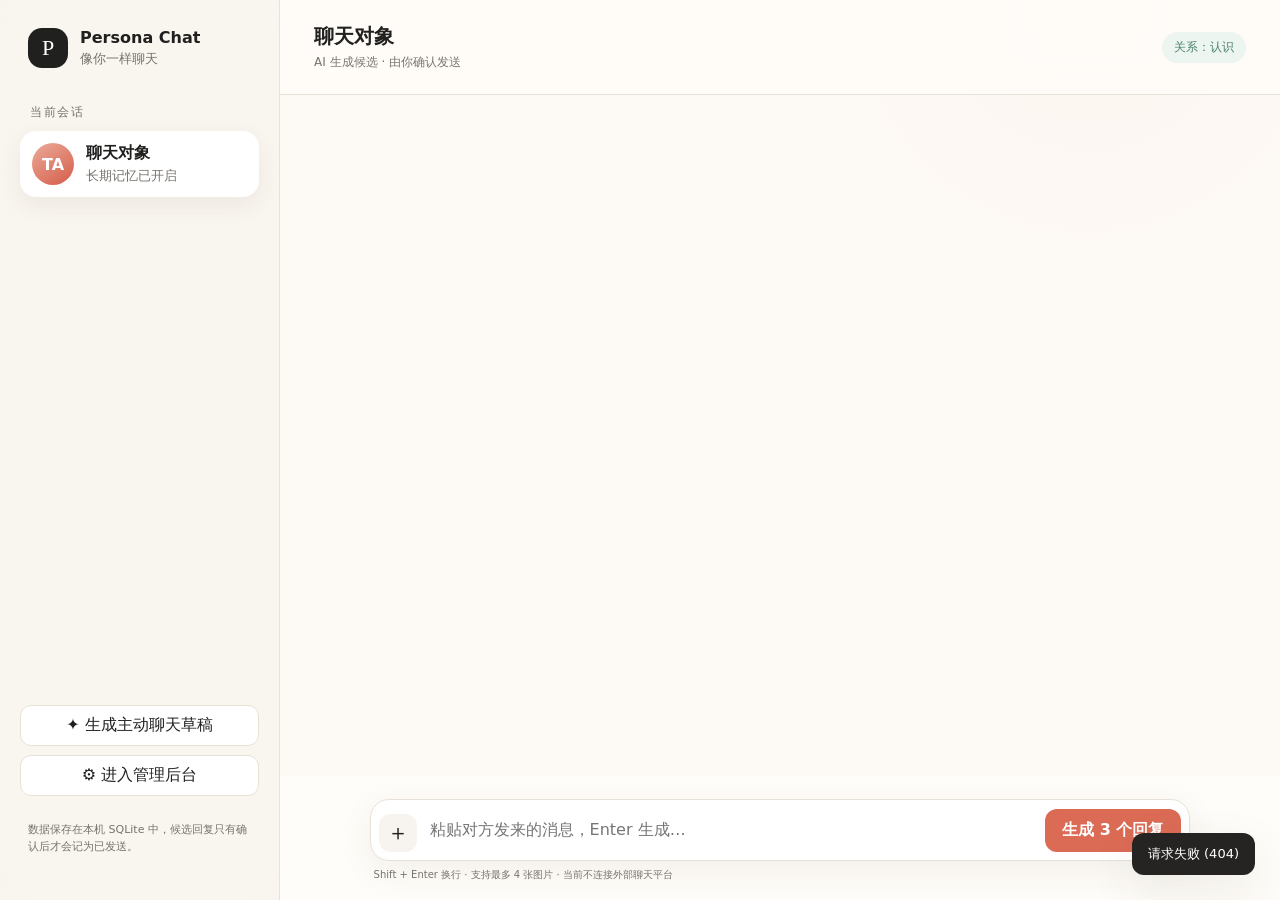
==== static/index.html @ cdef0326 "1.0.1 增加和修改了node，根据improvement" ====
<!doctype html>
<html lang="zh-CN">
<head>
  <meta charset="utf-8">
  <meta name="viewport" content="width=device-width,initial-scale=1">
  <title>Persona Chat</title>
  <link rel="stylesheet" href="/static/styles.css">
  <style>
    .candidate-mode{justify-self:start;background:#f5f1ec;color:#655f58;border-radius:99px;padding:3px 8px;font-size:10px;font-weight:700}
    .candidate-warning{margin:0;color:#a55a23;background:#fff0db;border-radius:8px;padding:7px 9px;font-size:11px;line-height:1.45}
  </style>
  <script defer src="/static/index.js"></script>
</head>
<body class="chat-page">
  <div class="app-shell">
    <aside class="sidebar">
      <div class="brand"><span class="brand-mark">P</span><div><strong>Persona Chat</strong><small>像你一样聊天</small></div></div>
      <div class="section-label">当前会话</div>
      <button class="contact active" id="contactButton"><span class="avatar">TA</span><span><b id="contactName">聊天对象</b><small>长期记忆已开启</small></span></button>
      <div class="sidebar-bottom">
        <button class="ghost full" id="proactiveButton">✦ 生成主动聊天草稿</button>
        <a class="ghost full center" href="/admin">⚙ 进入管理后台</a>
        <p class="privacy-note">数据保存在本机 SQLite 中，候选回复只有确认后才会记为已发送。</p>
      </div>
    </aside>

    <main class="conversation">
      <header class="topbar">
        <div><h1 id="chatTitle">聊天对象</h1><p>AI 生成候选 · 由你确认发送</p></div>
        <span class="status-pill" id="relationshipBadge">关系：认识</span>
      </header>
      <section class="messages" id="messages" aria-live="polite"></section>
      <section class="draft-zone hidden" id="draftZone">
        <div class="strategy"><span>聊天指导</span><p id="strategyText"></p></div>
        <div class="candidate-grid" id="candidateGrid"></div>
      </section>
      <section class="composer-wrap">
        <div class="image-preview" id="imagePreview"></div>
        <div class="composer">
          <label class="icon-button" title="添加图片">＋<input id="imageInput" type="file" accept="image/png,image/jpeg,image/webp,image/gif" multiple hidden></label>
          <textarea id="messageInput" rows="1" placeholder="粘贴对方发来的消息，Enter 生成…"></textarea>
          <button class="primary" id="generateButton">生成 3 个回复</button>
        </div>
        <p class="composer-hint">Shift + Enter 换行 · 支持最多 4 张图片 · 当前不连接外部聊天平台</p>
      </section>
    </main>
  </div>
  <div class="toast" id="toast"></div>
</body>
</html>
---- static/styles.css ----
:root{--bg:#f5f2ed;--panel:#fffdf9;--ink:#20201f;--muted:#77736d;--line:#e8e1d8;--accent:#db6b55;--accent-dark:#b94f3c;--soft:#f8e8e2;--green:#4c846c;--shadow:0 18px 50px rgba(70,50,35,.09);font-family:Inter,"Microsoft YaHei",system-ui,sans-serif;color:var(--ink)}*{box-sizing:border-box}body{margin:0;background:radial-gradient(circle at 85% 0,#f9ddd5 0,transparent 24%),var(--bg);min-height:100vh}button,input,textarea,select{font:inherit}.app-shell{display:grid;grid-template-columns:280px minmax(0,1fr);height:100vh;max-width:1500px;margin:auto;background:rgba(255,253,249,.78);box-shadow:var(--shadow)}.sidebar{display:flex;flex-direction:column;padding:28px 20px;border-right:1px solid var(--line);background:rgba(248,244,238,.86);backdrop-filter:blur(20px)}.brand{display:flex;align-items:center;gap:12px;margin:0 8px 36px}.brand-mark{display:grid;place-items:center;width:40px;height:40px;border-radius:14px;background:var(--ink);color:white;font-family:Georgia;font-size:22px}.brand div{display:flex;flex-direction:column}.brand small,.contact small{color:var(--muted);margin-top:3px}.section-label{margin:0 10px 10px;color:var(--muted);font-size:12px;text-transform:uppercase;letter-spacing:.13em}.contact{display:flex;gap:12px;align-items:center;border:0;border-radius:16px;padding:12px;width:100%;text-align:left;background:transparent;color:inherit}.contact.active{background:#fff;box-shadow:0 8px 24px rgba(70,50,35,.07)}.contact>span:last-child{display:flex;flex-direction:column}.avatar{display:grid;place-items:center;width:42px;height:42px;border-radius:50%;background:linear-gradient(145deg,#ecaa98,#d45d4a);color:#fff;font-weight:700}.sidebar-bottom{margin-top:auto;display:grid;gap:9px}.privacy-note{font-size:11px;line-height:1.6;color:var(--muted);padding:5px 8px}.conversation{min-width:0;display:grid;grid-template-rows:auto 1fr auto auto;height:100vh}.topbar{display:flex;justify-content:space-between;align-items:center;padding:23px 34px;border-bottom:1px solid var(--line);background:rgba(255,253,249,.8);backdrop-filter:blur(18px)}h1{font-size:20px;margin:0}.topbar p{margin:4px 0 0;color:var(--muted);font-size:12px}.status-pill,.tag{padding:7px 12px;border-radius:999px;background:#edf5f0;color:var(--green);font-size:12px}.messages{overflow:auto;padding:32px clamp(22px,7vw,110px);display:flex;flex-direction:column;gap:18px}.empty-state{margin:auto;text-align:center;color:var(--muted);max-width:360px}.empty-state strong{display:block;color:var(--ink);font:28px Georgia;margin-bottom:8px}.message{max-width:min(70%,680px);display:flex;flex-direction:column;gap:7px}.message.user{align-self:flex-start}.message.assistant{align-self:flex-end;align-items:flex-end}.bubble{padding:13px 16px;border-radius:18px;line-height:1.65;white-space:pre-wrap;word-break:break-word}.user .bubble{background:#fff;border-bottom-left-radius:5px;box-shadow:0 8px 28px rgba(70,50,35,.06)}.assistant .bubble{background:var(--ink);color:#fff;border-bottom-right-radius:5px}.message time{font-size:10px;color:var(--muted);padding:0 5px}.message-images{display:flex;gap:8px;flex-wrap:wrap}.message-images img{width:140px;height:110px;border-radius:14px;object-fit:cover}.draft-zone{padding:18px clamp(22px,7vw,110px);border-top:1px solid var(--line);background:#fffaf6;max-height:43vh;overflow:auto}.strategy{display:flex;gap:12px;align-items:flex-start;margin-bottom:12px}.strategy span{white-space:nowrap;background:var(--soft);color:var(--accent-dark);padding:5px 9px;border-radius:8px;font-size:11px;font-weight:700}.strategy p{margin:2px 0;color:#5e5751;font-size:13px;line-height:1.6}.candidate-grid{display:grid;grid-template-columns:repeat(3,1fr);gap:12px}.candidate-card{background:white;border:1px solid var(--line);border-radius:15px;padding:12px;display:grid;gap:10px}.candidate-card textarea{border:0;resize:vertical;min-height:76px;outline:0;line-height:1.55;color:var(--ink)}.candidate-actions{display:flex;gap:7px}.candidate-actions button{flex:1}.composer-wrap{padding:15px clamp(22px,7vw,110px) 18px;background:var(--panel)}.composer{display:flex;align-items:flex-end;gap:9px;background:#fff;border:1px solid var(--line);border-radius:19px;padding:8px;box-shadow:0 10px 35px rgba(70,50,35,.07)}.composer:focus-within{border-color:#df9a89;box-shadow:0 0 0 3px #f8e5df}.composer textarea{flex:1;border:0;outline:0;resize:none;max-height:130px;padding:10px 4px;background:transparent;line-height:1.5}.primary,.small-primary{border:0;border-radius:12px;background:var(--accent);color:white;padding:11px 17px;font-weight:700;cursor:pointer}.primary:hover,.small-primary:hover{background:var(--accent-dark)}button:disabled{opacity:.55;cursor:wait}.ghost,.secondary,.danger{border:1px solid var(--line);border-radius:11px;background:#fff;color:var(--ink);padding:9px 12px;text-decoration:none;cursor:pointer}.ghost:hover,.secondary:hover{background:#f7f1ec}.danger{color:#aa4435;border-color:#efd3cd}.full{width:100%}.center{text-align:center}.icon-button{display:grid;place-items:center;width:38px;height:38px;border-radius:12px;background:#f7f3ef;font-size:22px;cursor:pointer}.composer-hint{margin:7px 4px 0;font-size:10px;color:var(--muted)}.image-preview{display:flex;gap:8px;margin-bottom:8px}.preview-item{position:relative}.preview-item img{width:68px;height:58px;object-fit:cover;border-radius:10px}.preview-item button{position:absolute;right:-5px;top:-5px;border:0;width:20px;height:20px;border-radius:50%;background:#222;color:#fff;cursor:pointer}.toast{position:fixed;right:25px;bottom:25px;background:#252422;color:#fff;padding:12px 16px;border-radius:12px;box-shadow:var(--shadow);opacity:0;transform:translateY(12px);pointer-events:none;transition:.2s;max-width:460px;font-size:13px}.toast.show{opacity:1;transform:none}.hidden{display:none!important}
/* Admin */.admin-page{background:var(--bg)}.admin-shell{max-width:1280px;margin:0 auto;padding:28px}.admin-header{display:flex;justify-content:space-between;align-items:center;margin-bottom:24px}.admin-title h1{font:34px Georgia;margin-bottom:5px}.admin-title p{color:var(--muted);margin:0}.admin-layout{display:grid;grid-template-columns:220px 1fr;gap:22px}.admin-nav{background:var(--panel);border:1px solid var(--line);border-radius:20px;padding:10px;height:max-content;position:sticky;top:20px}.tab-button{width:100%;text-align:left;padding:11px 13px;border:0;background:transparent;border-radius:11px;cursor:pointer;color:#5d5954}.tab-button.active{background:var(--ink);color:white}.admin-content{min-width:0}.tab-panel{display:none}.tab-panel.active{display:block}.panel-card{background:var(--panel);border:1px solid var(--line);border-radius:20px;padding:22px;margin-bottom:16px;box-shadow:0 10px 35px rgba(70,50,35,.04)}.panel-card h2{margin:0 0 5px;font:24px Georgia}.panel-card>p{color:var(--muted);margin:0 0 20px;font-size:13px}.form-grid{display:grid;grid-template-columns:1fr 1fr;gap:15px}.field{display:grid;gap:6px}.field.full-row{grid-column:1/-1}.field label{font-size:12px;color:#645f59;font-weight:700}.field input,.field textarea,.field select,.inline-input{width:100%;border:1px solid var(--line);border-radius:11px;padding:10px 12px;background:white;outline:none}.field textarea{min-height:100px;resize:vertical}.field input:focus,.field textarea:focus,.field select:focus{border-color:#dc927f}.form-actions{display:flex;justify-content:flex-end;gap:8px;margin-top:17px}.list{display:grid;gap:9px}.list-item{display:grid;grid-template-columns:1fr auto;gap:12px;align-items:center;border:1px solid var(--line);background:white;border-radius:13px;padding:12px}.list-item h3{font-size:14px;margin:0 0 4px}.list-item p{font-size:12px;color:var(--muted);margin:0;line-height:1.5}.list-actions{display:flex;gap:6px}.badge-warn{color:#a55a23;background:#fff0db;padding:4px 8px;border-radius:99px;font-size:10px}.badge-sensitive{color:#983f58;background:#fbe8ee;padding:4px 8px;border-radius:99px;font-size:10px}.split{display:grid;grid-template-columns:1fr 1fr;gap:16px}.code-note{font-family:Consolas,monospace;background:#f5f1ec;border-radius:10px;padding:12px;font-size:12px;color:#655f58;line-height:1.6}.loading:after{content:"";display:inline-block;width:12px;height:12px;margin-left:7px;border:2px solid currentColor;border-right-color:transparent;border-radius:50%;animation:spin .7s linear infinite}@keyframes spin{to{transform:rotate(360deg)}}@media(max-width:850px){.app-shell{grid-template-columns:1fr}.sidebar{display:none}.candidate-grid,.form-grid,.split{grid-template-columns:1fr}.message{max-width:88%}.admin-layout{grid-template-columns:1fr}.admin-nav{position:static;display:flex;overflow:auto}.tab-button{white-space:nowrap;width:auto}.admin-shell{padding:16px}.topbar,.messages,.draft-zone,.composer-wrap{padding-left:17px;padding-right:17px}}
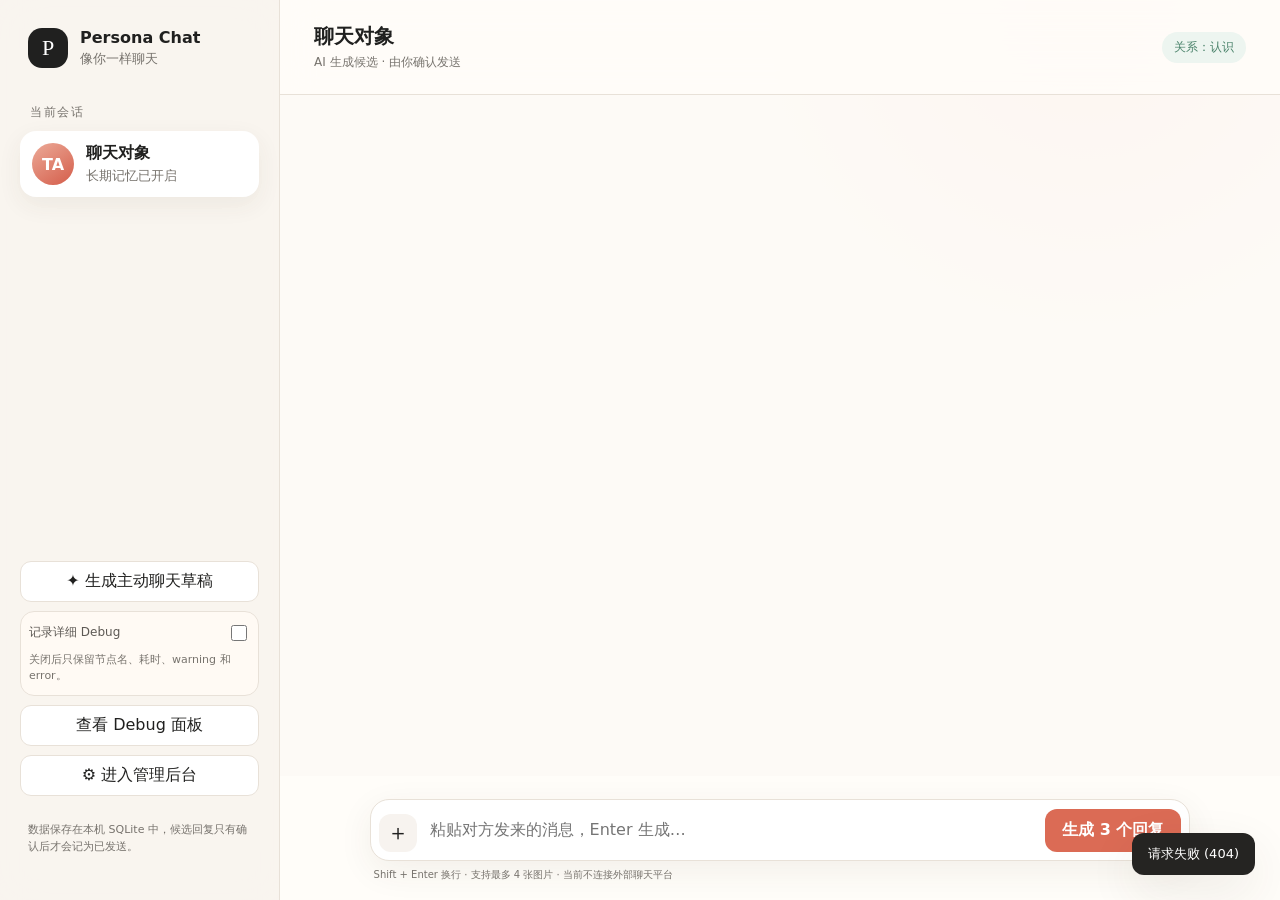
==== commit 77f46c56: "1.0.3 根据改进，改进了很多模块 7/31" ====
--- a/static/index.html
+++ b/static/index.html
@@ -4,12 +4,18 @@
   <meta charset="utf-8">
   <meta name="viewport" content="width=device-width,initial-scale=1">
   <title>Persona Chat</title>
-  <link rel="stylesheet" href="/static/styles.css">
+  <link rel="stylesheet" href="/static/styles.css?v=20260731a">
   <style>
     .candidate-mode{justify-self:start;background:#f5f1ec;color:#655f58;border-radius:99px;padding:3px 8px;font-size:10px;font-weight:700}
     .candidate-warning{margin:0;color:#a55a23;background:#fff0db;border-radius:8px;padding:7px 9px;font-size:11px;line-height:1.45}
+    .debug-tools{display:grid;gap:8px;padding:10px 8px;border:1px solid #e8e1d8;border-radius:14px;background:#fffaf4}
+    .debug-toggle{display:flex;align-items:center;justify-content:space-between;gap:10px;font-size:12px;color:#5d5954}
+    .debug-toggle input{width:16px;height:16px}
+    .debug-link{display:inline-flex;align-items:center;justify-content:center;padding:9px 12px;border-radius:10px;background:#fff0db;color:#a55a23;text-decoration:none;font-size:12px;font-weight:700}
+    .debug-link.hidden{display:none}
+    .debug-note{margin:0;font-size:11px;line-height:1.5;color:#77736d}
   </style>
-  <script defer src="/static/index.js"></script>
+  <script defer src="/static/index.js?v=20260731b"></script>
 </head>
 <body class="chat-page">
   <div class="app-shell">
@@ -19,6 +25,12 @@
       <button class="contact active" id="contactButton"><span class="avatar">TA</span><span><b id="contactName">聊天对象</b><small>长期记忆已开启</small></span></button>
       <div class="sidebar-bottom">
         <button class="ghost full" id="proactiveButton">✦ 生成主动聊天草稿</button>
+        <div class="debug-tools">
+          <label class="debug-toggle"><span>记录详细 Debug</span><input id="debugEnabledToggle" type="checkbox"></label>
+          <a class="debug-link hidden" id="latestDebugLink" href="/debug">查看刚刚这次 Debug</a>
+          <p class="debug-note">关闭后只保留节点名、耗时、warning 和 error。</p>
+        </div>
+        <a class="ghost full center" href="/debug">查看 Debug 面板</a>
         <a class="ghost full center" href="/admin">⚙ 进入管理后台</a>
         <p class="privacy-note">数据保存在本机 SQLite 中，候选回复只有确认后才会记为已发送。</p>
       </div>
--- a/static/styles.css
+++ b/static/styles.css
@@ -1,2 +1,3 @@
+.split.split-stacked{display:grid;gap:18px}.persona-section{border:1px solid var(--line);border-radius:16px;padding:18px;background:#fff}.section-heading{margin-bottom:12px}.section-heading h3{margin:0 0 4px;font-size:18px}.section-heading p{margin:0;color:var(--muted);font-size:12px}.metric-grid{display:grid;grid-template-columns:repeat(auto-fit,minmax(220px,1fr));gap:12px;margin-top:18px}.metric-card{border:1px solid var(--line);border-radius:14px;padding:14px;background:#fff}.metric-head{display:flex;justify-content:space-between;align-items:center;margin-bottom:8px;font-size:13px}.metric-head strong{font-size:20px}.metric-track{height:10px;border-radius:999px;background:#f1ebe4;overflow:hidden}.metric-track span{display:block;height:100%;border-radius:999px;background:linear-gradient(90deg,#db6b55,#e9a08f)}.proposal-item{align-items:flex-start}.badge-status{display:inline-block;margin-left:8px;padding:3px 8px;border-radius:999px;background:#f3ece6;color:#6a625b;font-size:11px;font-weight:700}.code-note{white-space:pre-wrap}@media (max-width:960px){.metric-grid{grid-template-columns:1fr}.split.split-stacked{grid-template-columns:1fr}}
 :root{--bg:#f5f2ed;--panel:#fffdf9;--ink:#20201f;--muted:#77736d;--line:#e8e1d8;--accent:#db6b55;--accent-dark:#b94f3c;--soft:#f8e8e2;--green:#4c846c;--shadow:0 18px 50px rgba(70,50,35,.09);font-family:Inter,"Microsoft YaHei",system-ui,sans-serif;color:var(--ink)}*{box-sizing:border-box}body{margin:0;background:radial-gradient(circle at 85% 0,#f9ddd5 0,transparent 24%),var(--bg);min-height:100vh}button,input,textarea,select{font:inherit}.app-shell{display:grid;grid-template-columns:280px minmax(0,1fr);height:100vh;max-width:1500px;margin:auto;background:rgba(255,253,249,.78);box-shadow:var(--shadow)}.sidebar{display:flex;flex-direction:column;padding:28px 20px;border-right:1px solid var(--line);background:rgba(248,244,238,.86);backdrop-filter:blur(20px)}.brand{display:flex;align-items:center;gap:12px;margin:0 8px 36px}.brand-mark{display:grid;place-items:center;width:40px;height:40px;border-radius:14px;background:var(--ink);color:white;font-family:Georgia;font-size:22px}.brand div{display:flex;flex-direction:column}.brand small,.contact small{color:var(--muted);margin-top:3px}.section-label{margin:0 10px 10px;color:var(--muted);font-size:12px;text-transform:uppercase;letter-spacing:.13em}.contact{display:flex;gap:12px;align-items:center;border:0;border-radius:16px;padding:12px;width:100%;text-align:left;background:transparent;color:inherit}.contact.active{background:#fff;box-shadow:0 8px 24px rgba(70,50,35,.07)}.contact>span:last-child{display:flex;flex-direction:column}.avatar{display:grid;place-items:center;width:42px;height:42px;border-radius:50%;background:linear-gradient(145deg,#ecaa98,#d45d4a);color:#fff;font-weight:700}.sidebar-bottom{margin-top:auto;display:grid;gap:9px}.privacy-note{font-size:11px;line-height:1.6;color:var(--muted);padding:5px 8px}.conversation{min-width:0;display:grid;grid-template-rows:auto 1fr auto auto;height:100vh}.topbar{display:flex;justify-content:space-between;align-items:center;padding:23px 34px;border-bottom:1px solid var(--line);background:rgba(255,253,249,.8);backdrop-filter:blur(18px)}h1{font-size:20px;margin:0}.topbar p{margin:4px 0 0;color:var(--muted);font-size:12px}.status-pill,.tag{padding:7px 12px;border-radius:999px;background:#edf5f0;color:var(--green);font-size:12px}.messages{overflow:auto;padding:32px clamp(22px,7vw,110px);display:flex;flex-direction:column;gap:18px}.empty-state{margin:auto;text-align:center;color:var(--muted);max-width:360px}.empty-state strong{display:block;color:var(--ink);font:28px Georgia;margin-bottom:8px}.message{max-width:min(70%,680px);display:flex;flex-direction:column;gap:7px}.message.user{align-self:flex-start}.message.assistant{align-self:flex-end;align-items:flex-end}.bubble{padding:13px 16px;border-radius:18px;line-height:1.65;white-space:pre-wrap;word-break:break-word}.user .bubble{background:#fff;border-bottom-left-radius:5px;box-shadow:0 8px 28px rgba(70,50,35,.06)}.assistant .bubble{background:var(--ink);color:#fff;border-bottom-right-radius:5px}.message time{font-size:10px;color:var(--muted);padding:0 5px}.message-images{display:flex;gap:8px;flex-wrap:wrap}.message-images img{width:140px;height:110px;border-radius:14px;object-fit:cover}.draft-zone{padding:18px clamp(22px,7vw,110px);border-top:1px solid var(--line);background:#fffaf6;max-height:43vh;overflow:auto}.strategy{display:flex;gap:12px;align-items:flex-start;margin-bottom:12px}.strategy span{white-space:nowrap;background:var(--soft);color:var(--accent-dark);padding:5px 9px;border-radius:8px;font-size:11px;font-weight:700}.strategy p{margin:2px 0;color:#5e5751;font-size:13px;line-height:1.6}.candidate-grid{display:grid;grid-template-columns:repeat(3,1fr);gap:12px}.candidate-card{background:white;border:1px solid var(--line);border-radius:15px;padding:12px;display:grid;gap:10px}.candidate-card textarea{border:0;resize:vertical;min-height:76px;outline:0;line-height:1.55;color:var(--ink)}.candidate-actions{display:flex;gap:7px}.candidate-actions button{flex:1}.composer-wrap{padding:15px clamp(22px,7vw,110px) 18px;background:var(--panel)}.composer{display:flex;align-items:flex-end;gap:9px;background:#fff;border:1px solid var(--line);border-radius:19px;padding:8px;box-shadow:0 10px 35px rgba(70,50,35,.07)}.composer:focus-within{border-color:#df9a89;box-shadow:0 0 0 3px #f8e5df}.composer textarea{flex:1;border:0;outline:0;resize:none;max-height:130px;padding:10px 4px;background:transparent;line-height:1.5}.primary,.small-primary{border:0;border-radius:12px;background:var(--accent);color:white;padding:11px 17px;font-weight:700;cursor:pointer}.primary:hover,.small-primary:hover{background:var(--accent-dark)}button:disabled{opacity:.55;cursor:wait}.ghost,.secondary,.danger{border:1px solid var(--line);border-radius:11px;background:#fff;color:var(--ink);padding:9px 12px;text-decoration:none;cursor:pointer}.ghost:hover,.secondary:hover{background:#f7f1ec}.danger{color:#aa4435;border-color:#efd3cd}.full{width:100%}.center{text-align:center}.icon-button{display:grid;place-items:center;width:38px;height:38px;border-radius:12px;background:#f7f3ef;font-size:22px;cursor:pointer}.composer-hint{margin:7px 4px 0;font-size:10px;color:var(--muted)}.image-preview{display:flex;gap:8px;margin-bottom:8px}.preview-item{position:relative}.preview-item img{width:68px;height:58px;object-fit:cover;border-radius:10px}.preview-item button{position:absolute;right:-5px;top:-5px;border:0;width:20px;height:20px;border-radius:50%;background:#222;color:#fff;cursor:pointer}.toast{position:fixed;right:25px;bottom:25px;background:#252422;color:#fff;padding:12px 16px;border-radius:12px;box-shadow:var(--shadow);opacity:0;transform:translateY(12px);pointer-events:none;transition:.2s;max-width:460px;font-size:13px}.toast.show{opacity:1;transform:none}.hidden{display:none!important}
 /* Admin */.admin-page{background:var(--bg)}.admin-shell{max-width:1280px;margin:0 auto;padding:28px}.admin-header{display:flex;justify-content:space-between;align-items:center;margin-bottom:24px}.admin-title h1{font:34px Georgia;margin-bottom:5px}.admin-title p{color:var(--muted);margin:0}.admin-layout{display:grid;grid-template-columns:220px 1fr;gap:22px}.admin-nav{background:var(--panel);border:1px solid var(--line);border-radius:20px;padding:10px;height:max-content;position:sticky;top:20px}.tab-button{width:100%;text-align:left;padding:11px 13px;border:0;background:transparent;border-radius:11px;cursor:pointer;color:#5d5954}.tab-button.active{background:var(--ink);color:white}.admin-content{min-width:0}.tab-panel{display:none}.tab-panel.active{display:block}.panel-card{background:var(--panel);border:1px solid var(--line);border-radius:20px;padding:22px;margin-bottom:16px;box-shadow:0 10px 35px rgba(70,50,35,.04)}.panel-card h2{margin:0 0 5px;font:24px Georgia}.panel-card>p{color:var(--muted);margin:0 0 20px;font-size:13px}.form-grid{display:grid;grid-template-columns:1fr 1fr;gap:15px}.field{display:grid;gap:6px}.field.full-row{grid-column:1/-1}.field label{font-size:12px;color:#645f59;font-weight:700}.field input,.field textarea,.field select,.inline-input{width:100%;border:1px solid var(--line);border-radius:11px;padding:10px 12px;background:white;outline:none}.field textarea{min-height:100px;resize:vertical}.field input:focus,.field textarea:focus,.field select:focus{border-color:#dc927f}.form-actions{display:flex;justify-content:flex-end;gap:8px;margin-top:17px}.list{display:grid;gap:9px}.list-item{display:grid;grid-template-columns:1fr auto;gap:12px;align-items:center;border:1px solid var(--line);background:white;border-radius:13px;padding:12px}.list-item h3{font-size:14px;margin:0 0 4px}.list-item p{font-size:12px;color:var(--muted);margin:0;line-height:1.5}.list-actions{display:flex;gap:6px}.badge-warn{color:#a55a23;background:#fff0db;padding:4px 8px;border-radius:99px;font-size:10px}.badge-sensitive{color:#983f58;background:#fbe8ee;padding:4px 8px;border-radius:99px;font-size:10px}.split{display:grid;grid-template-columns:1fr 1fr;gap:16px}.code-note{font-family:Consolas,monospace;background:#f5f1ec;border-radius:10px;padding:12px;font-size:12px;color:#655f58;line-height:1.6}.loading:after{content:"";display:inline-block;width:12px;height:12px;margin-left:7px;border:2px solid currentColor;border-right-color:transparent;border-radius:50%;animation:spin .7s linear infinite}@keyframes spin{to{transform:rotate(360deg)}}@media(max-width:850px){.app-shell{grid-template-columns:1fr}.sidebar{display:none}.candidate-grid,.form-grid,.split{grid-template-columns:1fr}.message{max-width:88%}.admin-layout{grid-template-columns:1fr}.admin-nav{position:static;display:flex;overflow:auto}.tab-button{white-space:nowrap;width:auto}.admin-shell{padding:16px}.topbar,.messages,.draft-zone,.composer-wrap{padding-left:17px;padding-right:17px}}
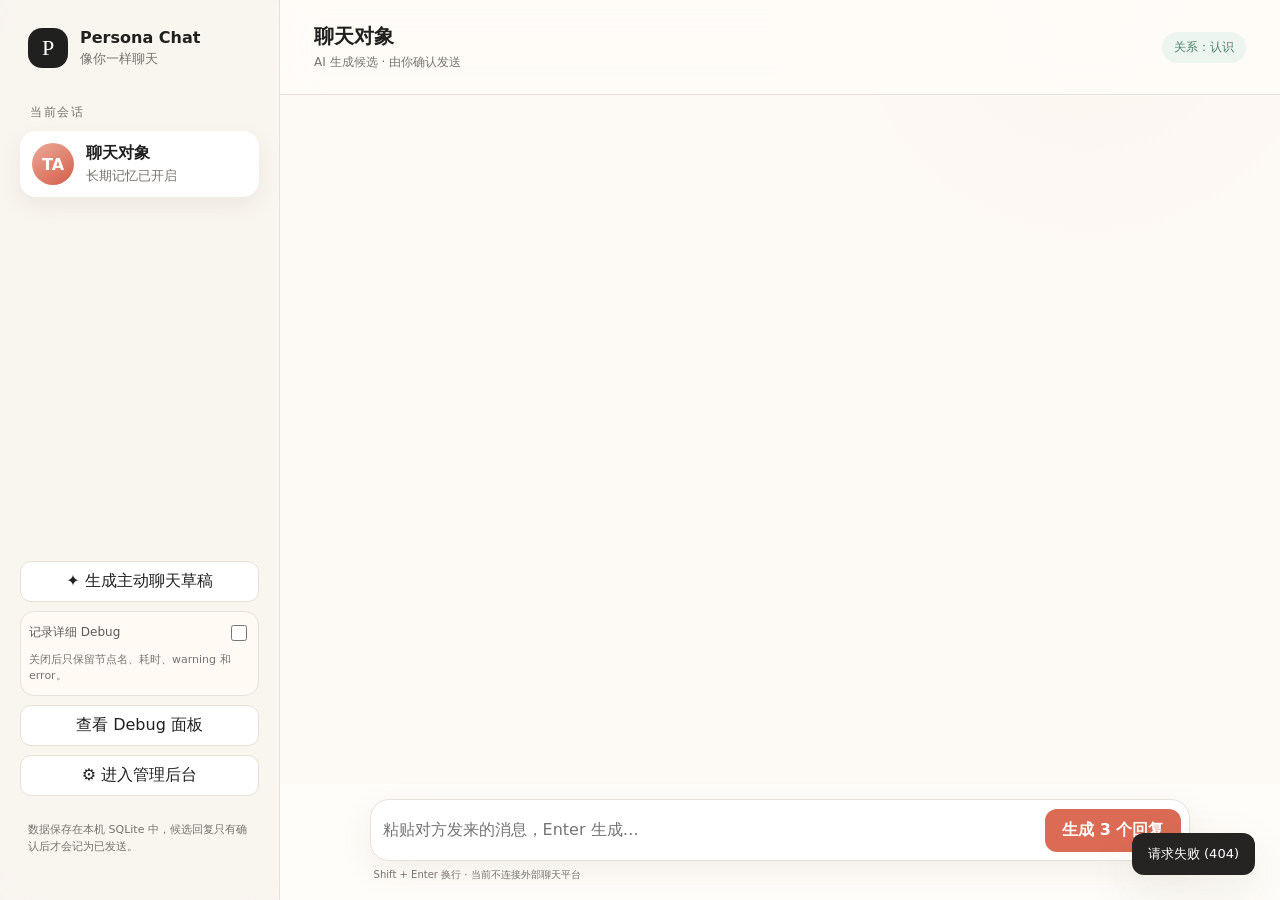
==== commit 6e9967e4: "1.1.2 加入了rewrite模块，删除了图片模块" ====
--- a/static/index.html
+++ b/static/index.html
@@ -47,13 +47,11 @@
         <div class="candidate-grid" id="candidateGrid"></div>
       </section>
       <section class="composer-wrap">
-        <div class="image-preview" id="imagePreview"></div>
         <div class="composer">
-          <label class="icon-button" title="添加图片">＋<input id="imageInput" type="file" accept="image/png,image/jpeg,image/webp,image/gif" multiple hidden></label>
           <textarea id="messageInput" rows="1" placeholder="粘贴对方发来的消息，Enter 生成…"></textarea>
           <button class="primary" id="generateButton">生成 3 个回复</button>
         </div>
-        <p class="composer-hint">Shift + Enter 换行 · 支持最多 4 张图片 · 当前不连接外部聊天平台</p>
+        <p class="composer-hint">Shift + Enter 换行 · 当前不连接外部聊天平台</p>
       </section>
     </main>
   </div>
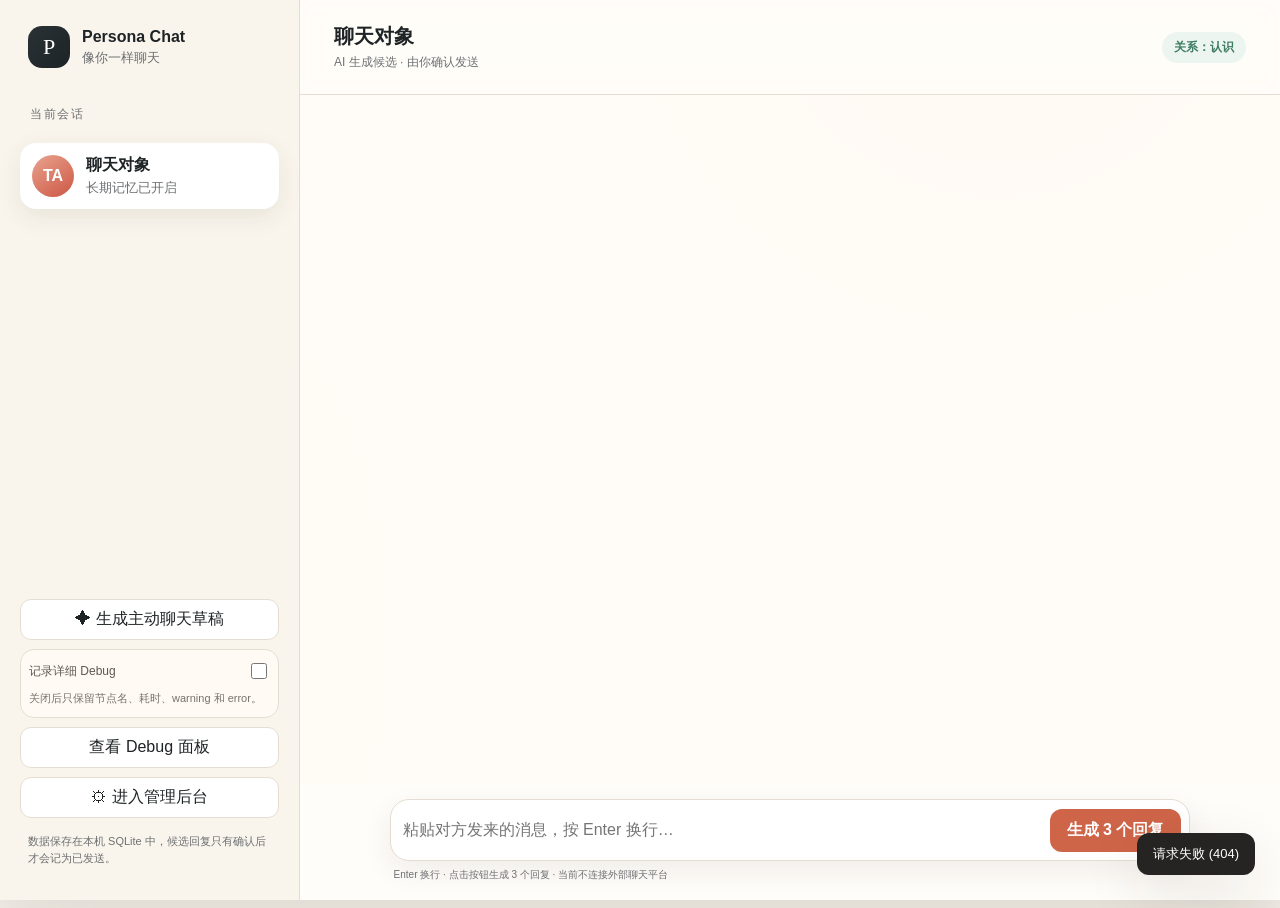
==== commit 84b584b3: "1.1.7 优化了前端设计" ====
--- a/static/index.html
+++ b/static/index.html
@@ -4,18 +4,8 @@
   <meta charset="utf-8">
   <meta name="viewport" content="width=device-width,initial-scale=1">
   <title>Persona Chat</title>
-  <link rel="stylesheet" href="/static/styles.css?v=20260731a">
-  <style>
-    .candidate-mode{justify-self:start;background:#f5f1ec;color:#655f58;border-radius:99px;padding:3px 8px;font-size:10px;font-weight:700}
-    .candidate-warning{margin:0;color:#a55a23;background:#fff0db;border-radius:8px;padding:7px 9px;font-size:11px;line-height:1.45}
-    .debug-tools{display:grid;gap:8px;padding:10px 8px;border:1px solid #e8e1d8;border-radius:14px;background:#fffaf4}
-    .debug-toggle{display:flex;align-items:center;justify-content:space-between;gap:10px;font-size:12px;color:#5d5954}
-    .debug-toggle input{width:16px;height:16px}
-    .debug-link{display:inline-flex;align-items:center;justify-content:center;padding:9px 12px;border-radius:10px;background:#fff0db;color:#a55a23;text-decoration:none;font-size:12px;font-weight:700}
-    .debug-link.hidden{display:none}
-    .debug-note{margin:0;font-size:11px;line-height:1.5;color:#77736d}
-  </style>
-  <script defer src="/static/index.js?v=20260731b"></script>
+  <link rel="stylesheet" href="/static/styles.css?v=20260813a">
+  <script defer src="/static/index.js?v=20260813b"></script>
 </head>
 <body class="chat-page">
   <div class="app-shell">
@@ -41,20 +31,29 @@
         <div><h1 id="chatTitle">聊天对象</h1><p>AI 生成候选 · 由你确认发送</p></div>
         <span class="status-pill" id="relationshipBadge">关系：认识</span>
       </header>
-      <section class="messages" id="messages" aria-live="polite"></section>
+      <section class="messages" id="messages" aria-live="polite" aria-relevant="additions"></section>
       <section class="draft-zone hidden" id="draftZone">
         <div class="strategy"><span>聊天指导</span><p id="strategyText"></p></div>
         <div class="candidate-grid" id="candidateGrid"></div>
       </section>
       <section class="composer-wrap">
+        <div class="generation-progress hidden" id="generationProgress" aria-live="polite">
+          <div class="generation-progress-head">
+            <strong id="progressStageText">准备中</strong>
+            <span id="progressPercentText">0%</span>
+          </div>
+          <div class="generation-progress-track" role="progressbar" aria-valuemin="0" aria-valuemax="100" aria-valuenow="0" aria-label="回复生成进度">
+            <span id="progressFill"></span>
+          </div>
+        </div>
         <div class="composer">
-          <textarea id="messageInput" rows="1" placeholder="粘贴对方发来的消息，Enter 生成…"></textarea>
+          <textarea id="messageInput" rows="1" placeholder="粘贴对方发来的消息，按 Enter 换行…"></textarea>
           <button class="primary" id="generateButton">生成 3 个回复</button>
         </div>
-        <p class="composer-hint">Shift + Enter 换行 · 当前不连接外部聊天平台</p>
+        <p class="composer-hint">Enter 换行 · 点击按钮生成 3 个回复 · 当前不连接外部聊天平台</p>
       </section>
     </main>
   </div>
-  <div class="toast" id="toast"></div>
+  <div class="toast" id="toast" role="status" aria-live="polite"></div>
 </body>
 </html>
--- a/static/styles.css
+++ b/static/styles.css
@@ -1,3 +1,969 @@
-.split.split-stacked{display:grid;gap:18px}.persona-section{border:1px solid var(--line);border-radius:16px;padding:18px;background:#fff}.section-heading{margin-bottom:12px}.section-heading h3{margin:0 0 4px;font-size:18px}.section-heading p{margin:0;color:var(--muted);font-size:12px}.metric-grid{display:grid;grid-template-columns:repeat(auto-fit,minmax(220px,1fr));gap:12px;margin-top:18px}.metric-card{border:1px solid var(--line);border-radius:14px;padding:14px;background:#fff}.metric-head{display:flex;justify-content:space-between;align-items:center;margin-bottom:8px;font-size:13px}.metric-head strong{font-size:20px}.metric-track{height:10px;border-radius:999px;background:#f1ebe4;overflow:hidden}.metric-track span{display:block;height:100%;border-radius:999px;background:linear-gradient(90deg,#db6b55,#e9a08f)}.proposal-item{align-items:flex-start}.badge-status{display:inline-block;margin-left:8px;padding:3px 8px;border-radius:999px;background:#f3ece6;color:#6a625b;font-size:11px;font-weight:700}.code-note{white-space:pre-wrap}@media (max-width:960px){.metric-grid{grid-template-columns:1fr}.split.split-stacked{grid-template-columns:1fr}}
-:root{--bg:#f5f2ed;--panel:#fffdf9;--ink:#20201f;--muted:#77736d;--line:#e8e1d8;--accent:#db6b55;--accent-dark:#b94f3c;--soft:#f8e8e2;--green:#4c846c;--shadow:0 18px 50px rgba(70,50,35,.09);font-family:Inter,"Microsoft YaHei",system-ui,sans-serif;color:var(--ink)}*{box-sizing:border-box}body{margin:0;background:radial-gradient(circle at 85% 0,#f9ddd5 0,transparent 24%),var(--bg);min-height:100vh}button,input,textarea,select{font:inherit}.app-shell{display:grid;grid-template-columns:280px minmax(0,1fr);height:100vh;max-width:1500px;margin:auto;background:rgba(255,253,249,.78);box-shadow:var(--shadow)}.sidebar{display:flex;flex-direction:column;padding:28px 20px;border-right:1px solid var(--line);background:rgba(248,244,238,.86);backdrop-filter:blur(20px)}.brand{display:flex;align-items:center;gap:12px;margin:0 8px 36px}.brand-mark{display:grid;place-items:center;width:40px;height:40px;border-radius:14px;background:var(--ink);color:white;font-family:Georgia;font-size:22px}.brand div{display:flex;flex-direction:column}.brand small,.contact small{color:var(--muted);margin-top:3px}.section-label{margin:0 10px 10px;color:var(--muted);font-size:12px;text-transform:uppercase;letter-spacing:.13em}.contact{display:flex;gap:12px;align-items:center;border:0;border-radius:16px;padding:12px;width:100%;text-align:left;background:transparent;color:inherit}.contact.active{background:#fff;box-shadow:0 8px 24px rgba(70,50,35,.07)}.contact>span:last-child{display:flex;flex-direction:column}.avatar{display:grid;place-items:center;width:42px;height:42px;border-radius:50%;background:linear-gradient(145deg,#ecaa98,#d45d4a);color:#fff;font-weight:700}.sidebar-bottom{margin-top:auto;display:grid;gap:9px}.privacy-note{font-size:11px;line-height:1.6;color:var(--muted);padding:5px 8px}.conversation{min-width:0;display:grid;grid-template-rows:auto 1fr auto auto;height:100vh}.topbar{display:flex;justify-content:space-between;align-items:center;padding:23px 34px;border-bottom:1px solid var(--line);background:rgba(255,253,249,.8);backdrop-filter:blur(18px)}h1{font-size:20px;margin:0}.topbar p{margin:4px 0 0;color:var(--muted);font-size:12px}.status-pill,.tag{padding:7px 12px;border-radius:999px;background:#edf5f0;color:var(--green);font-size:12px}.messages{overflow:auto;padding:32px clamp(22px,7vw,110px);display:flex;flex-direction:column;gap:18px}.empty-state{margin:auto;text-align:center;color:var(--muted);max-width:360px}.empty-state strong{display:block;color:var(--ink);font:28px Georgia;margin-bottom:8px}.message{max-width:min(70%,680px);display:flex;flex-direction:column;gap:7px}.message.user{align-self:flex-start}.message.assistant{align-self:flex-end;align-items:flex-end}.bubble{padding:13px 16px;border-radius:18px;line-height:1.65;white-space:pre-wrap;word-break:break-word}.user .bubble{background:#fff;border-bottom-left-radius:5px;box-shadow:0 8px 28px rgba(70,50,35,.06)}.assistant .bubble{background:var(--ink);color:#fff;border-bottom-right-radius:5px}.message time{font-size:10px;color:var(--muted);padding:0 5px}.message-images{display:flex;gap:8px;flex-wrap:wrap}.message-images img{width:140px;height:110px;border-radius:14px;object-fit:cover}.draft-zone{padding:18px clamp(22px,7vw,110px);border-top:1px solid var(--line);background:#fffaf6;max-height:43vh;overflow:auto}.strategy{display:flex;gap:12px;align-items:flex-start;margin-bottom:12px}.strategy span{white-space:nowrap;background:var(--soft);color:var(--accent-dark);padding:5px 9px;border-radius:8px;font-size:11px;font-weight:700}.strategy p{margin:2px 0;color:#5e5751;font-size:13px;line-height:1.6}.candidate-grid{display:grid;grid-template-columns:repeat(3,1fr);gap:12px}.candidate-card{background:white;border:1px solid var(--line);border-radius:15px;padding:12px;display:grid;gap:10px}.candidate-card textarea{border:0;resize:vertical;min-height:76px;outline:0;line-height:1.55;color:var(--ink)}.candidate-actions{display:flex;gap:7px}.candidate-actions button{flex:1}.composer-wrap{padding:15px clamp(22px,7vw,110px) 18px;background:var(--panel)}.composer{display:flex;align-items:flex-end;gap:9px;background:#fff;border:1px solid var(--line);border-radius:19px;padding:8px;box-shadow:0 10px 35px rgba(70,50,35,.07)}.composer:focus-within{border-color:#df9a89;box-shadow:0 0 0 3px #f8e5df}.composer textarea{flex:1;border:0;outline:0;resize:none;max-height:130px;padding:10px 4px;background:transparent;line-height:1.5}.primary,.small-primary{border:0;border-radius:12px;background:var(--accent);color:white;padding:11px 17px;font-weight:700;cursor:pointer}.primary:hover,.small-primary:hover{background:var(--accent-dark)}button:disabled{opacity:.55;cursor:wait}.ghost,.secondary,.danger{border:1px solid var(--line);border-radius:11px;background:#fff;color:var(--ink);padding:9px 12px;text-decoration:none;cursor:pointer}.ghost:hover,.secondary:hover{background:#f7f1ec}.danger{color:#aa4435;border-color:#efd3cd}.full{width:100%}.center{text-align:center}.icon-button{display:grid;place-items:center;width:38px;height:38px;border-radius:12px;background:#f7f3ef;font-size:22px;cursor:pointer}.composer-hint{margin:7px 4px 0;font-size:10px;color:var(--muted)}.image-preview{display:flex;gap:8px;margin-bottom:8px}.preview-item{position:relative}.preview-item img{width:68px;height:58px;object-fit:cover;border-radius:10px}.preview-item button{position:absolute;right:-5px;top:-5px;border:0;width:20px;height:20px;border-radius:50%;background:#222;color:#fff;cursor:pointer}.toast{position:fixed;right:25px;bottom:25px;background:#252422;color:#fff;padding:12px 16px;border-radius:12px;box-shadow:var(--shadow);opacity:0;transform:translateY(12px);pointer-events:none;transition:.2s;max-width:460px;font-size:13px}.toast.show{opacity:1;transform:none}.hidden{display:none!important}
-/* Admin */.admin-page{background:var(--bg)}.admin-shell{max-width:1280px;margin:0 auto;padding:28px}.admin-header{display:flex;justify-content:space-between;align-items:center;margin-bottom:24px}.admin-title h1{font:34px Georgia;margin-bottom:5px}.admin-title p{color:var(--muted);margin:0}.admin-layout{display:grid;grid-template-columns:220px 1fr;gap:22px}.admin-nav{background:var(--panel);border:1px solid var(--line);border-radius:20px;padding:10px;height:max-content;position:sticky;top:20px}.tab-button{width:100%;text-align:left;padding:11px 13px;border:0;background:transparent;border-radius:11px;cursor:pointer;color:#5d5954}.tab-button.active{background:var(--ink);color:white}.admin-content{min-width:0}.tab-panel{display:none}.tab-panel.active{display:block}.panel-card{background:var(--panel);border:1px solid var(--line);border-radius:20px;padding:22px;margin-bottom:16px;box-shadow:0 10px 35px rgba(70,50,35,.04)}.panel-card h2{margin:0 0 5px;font:24px Georgia}.panel-card>p{color:var(--muted);margin:0 0 20px;font-size:13px}.form-grid{display:grid;grid-template-columns:1fr 1fr;gap:15px}.field{display:grid;gap:6px}.field.full-row{grid-column:1/-1}.field label{font-size:12px;color:#645f59;font-weight:700}.field input,.field textarea,.field select,.inline-input{width:100%;border:1px solid var(--line);border-radius:11px;padding:10px 12px;background:white;outline:none}.field textarea{min-height:100px;resize:vertical}.field input:focus,.field textarea:focus,.field select:focus{border-color:#dc927f}.form-actions{display:flex;justify-content:flex-end;gap:8px;margin-top:17px}.list{display:grid;gap:9px}.list-item{display:grid;grid-template-columns:1fr auto;gap:12px;align-items:center;border:1px solid var(--line);background:white;border-radius:13px;padding:12px}.list-item h3{font-size:14px;margin:0 0 4px}.list-item p{font-size:12px;color:var(--muted);margin:0;line-height:1.5}.list-actions{display:flex;gap:6px}.badge-warn{color:#a55a23;background:#fff0db;padding:4px 8px;border-radius:99px;font-size:10px}.badge-sensitive{color:#983f58;background:#fbe8ee;padding:4px 8px;border-radius:99px;font-size:10px}.split{display:grid;grid-template-columns:1fr 1fr;gap:16px}.code-note{font-family:Consolas,monospace;background:#f5f1ec;border-radius:10px;padding:12px;font-size:12px;color:#655f58;line-height:1.6}.loading:after{content:"";display:inline-block;width:12px;height:12px;margin-left:7px;border:2px solid currentColor;border-right-color:transparent;border-radius:50%;animation:spin .7s linear infinite}@keyframes spin{to{transform:rotate(360deg)}}@media(max-width:850px){.app-shell{grid-template-columns:1fr}.sidebar{display:none}.candidate-grid,.form-grid,.split{grid-template-columns:1fr}.message{max-width:88%}.admin-layout{grid-template-columns:1fr}.admin-nav{position:static;display:flex;overflow:auto}.tab-button{white-space:nowrap;width:auto}.admin-shell{padding:16px}.topbar,.messages,.draft-zone,.composer-wrap{padding-left:17px;padding-right:17px}}
+:root {
+  --bg: #f4efe8;
+  --bg-soft: #fffaf2;
+  --panel: #fffdf9;
+  --panel-elevated: rgba(255, 252, 247, 0.92);
+  --ink: #1e2325;
+  --muted: #6d6f72;
+  --line: #e6ddd2;
+  --accent: #cf6548;
+  --accent-dark: #a94d35;
+  --soft: #fbe6da;
+  --green: #3f7d63;
+  --danger: #aa4435;
+  --radius-lg: 20px;
+  --radius-md: 14px;
+  --shadow-main: 0 20px 60px rgba(45, 33, 24, 0.11);
+  --shadow-soft: 0 10px 30px rgba(45, 33, 24, 0.07);
+  color: var(--ink);
+  font-family: "Avenir Next", "Segoe UI", "PingFang SC", "Hiragino Sans GB", "Microsoft YaHei", sans-serif;
+}
+
+* {
+  box-sizing: border-box;
+}
+
+html,
+body {
+  min-height: 100dvh;
+}
+
+body {
+  margin: 0;
+  background:
+    radial-gradient(circle at 78% -5%, #f9d9cc 0%, transparent 27%),
+    radial-gradient(circle at -10% 70%, #f7e6d9 0%, transparent 34%),
+    var(--bg);
+}
+
+button,
+input,
+textarea,
+select {
+  font: inherit;
+}
+
+button,
+a,
+input,
+textarea,
+select {
+  transition: background-color 0.2s ease, border-color 0.2s ease, box-shadow 0.2s ease, transform 0.2s ease;
+}
+
+button:focus-visible,
+a:focus-visible,
+input:focus-visible,
+textarea:focus-visible,
+select:focus-visible {
+  outline: 2px solid #d67558;
+  outline-offset: 2px;
+}
+
+.chat-page .app-shell,
+.admin-page .admin-shell {
+  animation: reveal-up 0.45s ease-out both;
+}
+
+@keyframes reveal-up {
+  from {
+    opacity: 0;
+    transform: translateY(8px);
+  }
+
+  to {
+    opacity: 1;
+    transform: translateY(0);
+  }
+}
+
+.app-shell {
+  display: grid;
+  grid-template-columns: 300px minmax(0, 1fr);
+  max-width: 1520px;
+  min-height: 100dvh;
+  margin: 0 auto;
+  background: var(--panel-elevated);
+  box-shadow: var(--shadow-main);
+}
+
+.sidebar {
+  display: flex;
+  flex-direction: column;
+  gap: 10px;
+  padding: 26px 20px;
+  border-right: 1px solid var(--line);
+  background: rgba(249, 244, 236, 0.9);
+  backdrop-filter: blur(16px);
+}
+
+.brand {
+  display: flex;
+  align-items: center;
+  gap: 12px;
+  margin: 0 8px 28px;
+}
+
+.brand-mark {
+  display: grid;
+  place-items: center;
+  width: 42px;
+  height: 42px;
+  border-radius: 14px;
+  background: linear-gradient(130deg, #2a3236, #1d2326);
+  color: #fff;
+  font-family: Georgia, "Times New Roman", serif;
+  font-size: 22px;
+}
+
+.brand div {
+  display: flex;
+  flex-direction: column;
+}
+
+.brand small,
+.contact small {
+  margin-top: 3px;
+  color: var(--muted);
+}
+
+.section-label {
+  margin: 0 10px 10px;
+  color: var(--muted);
+  font-size: 12px;
+  text-transform: uppercase;
+  letter-spacing: 0.13em;
+}
+
+.contact {
+  display: flex;
+  width: 100%;
+  gap: 12px;
+  align-items: center;
+  padding: 12px;
+  border: 0;
+  border-radius: 16px;
+  text-align: left;
+  color: inherit;
+  background: transparent;
+}
+
+.contact.active {
+  background: #fff;
+  box-shadow: 0 8px 24px rgba(70, 50, 35, 0.09);
+}
+
+.contact > span:last-child {
+  display: flex;
+  flex-direction: column;
+}
+
+.avatar {
+  display: grid;
+  place-items: center;
+  width: 42px;
+  height: 42px;
+  border-radius: 999px;
+  background: linear-gradient(145deg, #e9a38f, #cc5744);
+  color: #fff;
+  font-weight: 700;
+}
+
+.sidebar-bottom {
+  display: grid;
+  gap: 9px;
+  margin-top: auto;
+}
+
+.privacy-note {
+  margin: 0;
+  padding: 6px 8px;
+  color: var(--muted);
+  font-size: 11px;
+  line-height: 1.6;
+}
+
+.conversation {
+  display: grid;
+  min-width: 0;
+  min-height: 100dvh;
+  grid-template-rows: auto minmax(240px, 1fr) auto auto;
+}
+
+.topbar {
+  display: flex;
+  justify-content: space-between;
+  align-items: center;
+  gap: 16px;
+  padding: 23px 34px;
+  border-bottom: 1px solid var(--line);
+  background: rgba(255, 253, 249, 0.82);
+  backdrop-filter: blur(10px);
+}
+
+h1 {
+  margin: 0;
+  font-size: 20px;
+}
+
+.topbar p {
+  margin: 4px 0 0;
+  color: var(--muted);
+  font-size: 12px;
+}
+
+.status-pill,
+.tag {
+  display: inline-flex;
+  align-items: center;
+  justify-content: center;
+  padding: 7px 12px;
+  border-radius: 999px;
+  background: #edf5f0;
+  color: var(--green);
+  font-size: 12px;
+  font-weight: 700;
+  white-space: nowrap;
+}
+
+.messages {
+  display: flex;
+  flex-direction: column;
+  gap: 18px;
+  overflow: auto;
+  padding: 32px clamp(22px, 7vw, 110px);
+  scroll-behavior: smooth;
+}
+
+.empty-state {
+  max-width: 400px;
+  margin: auto;
+  text-align: center;
+  color: var(--muted);
+}
+
+.empty-state strong {
+  display: block;
+  margin-bottom: 8px;
+  color: var(--ink);
+  font-family: Georgia, "Times New Roman", serif;
+  font-size: 28px;
+}
+
+.message {
+  display: flex;
+  flex-direction: column;
+  gap: 7px;
+  max-width: min(72%, 700px);
+}
+
+.message.user {
+  align-self: flex-start;
+}
+
+.message.assistant {
+  align-self: flex-end;
+  align-items: flex-end;
+}
+
+.bubble {
+  padding: 13px 16px;
+  border-radius: 18px;
+  line-height: 1.65;
+  white-space: pre-wrap;
+  word-break: break-word;
+}
+
+.user .bubble {
+  background: #fff;
+  border-bottom-left-radius: 5px;
+  box-shadow: 0 8px 24px rgba(70, 50, 35, 0.08);
+}
+
+.assistant .bubble {
+  color: #fff;
+  background: #1f2629;
+  border-bottom-right-radius: 5px;
+}
+
+.message time {
+  padding: 0 5px;
+  color: var(--muted);
+  font-size: 10px;
+}
+
+.draft-zone {
+  max-height: 43vh;
+  overflow: auto;
+  padding: 18px clamp(22px, 7vw, 110px);
+  border-top: 1px solid var(--line);
+  background: linear-gradient(180deg, #fffaf6 0%, #fff7f0 100%);
+}
+
+.strategy {
+  display: flex;
+  gap: 12px;
+  align-items: flex-start;
+  margin-bottom: 12px;
+}
+
+.strategy span {
+  padding: 5px 9px;
+  border-radius: 8px;
+  color: var(--accent-dark);
+  background: var(--soft);
+  font-size: 11px;
+  font-weight: 700;
+  white-space: nowrap;
+}
+
+.strategy p {
+  margin: 2px 0;
+  color: #5e5751;
+  font-size: 13px;
+  line-height: 1.6;
+}
+
+.candidate-grid {
+  display: grid;
+  grid-template-columns: repeat(3, minmax(0, 1fr));
+  gap: 12px;
+}
+
+.candidate-card {
+  display: grid;
+  gap: 10px;
+  padding: 12px;
+  border: 1px solid var(--line);
+  border-radius: 15px;
+  background: #fff;
+  animation: reveal-up 0.3s ease-out both;
+}
+
+.candidate-mode {
+  justify-self: start;
+  padding: 3px 8px;
+  border-radius: 99px;
+  color: #615b55;
+  background: #f3ede5;
+  font-size: 10px;
+  font-weight: 700;
+}
+
+.candidate-segments {
+  justify-self: start;
+  padding: 2px 8px;
+  border-radius: 99px;
+  color: #5f7078;
+  background: #edf3f7;
+  font-size: 10px;
+}
+
+.candidate-warning {
+  margin: 0;
+  padding: 7px 9px;
+  border-radius: 8px;
+  color: #a55a23;
+  background: #fff0db;
+  font-size: 11px;
+  line-height: 1.45;
+}
+
+.candidate-card textarea {
+  min-height: 76px;
+  padding: 2px 0;
+  border: 0;
+  color: var(--ink);
+  line-height: 1.55;
+  resize: vertical;
+  outline: 0;
+}
+
+.candidate-actions {
+  display: flex;
+  gap: 7px;
+}
+
+.candidate-actions button {
+  flex: 1;
+}
+
+.composer-wrap {
+  padding: 15px clamp(22px, 7vw, 110px) 18px;
+  background: var(--panel);
+}
+
+.generation-progress {
+  margin-bottom: 10px;
+  padding: 10px 12px;
+  border: 1px solid var(--line);
+  border-radius: 14px;
+  background: #fff9f3;
+}
+
+.generation-progress-head {
+  display: flex;
+  align-items: center;
+  justify-content: space-between;
+  margin-bottom: 7px;
+  color: #5d5954;
+  font-size: 12px;
+}
+
+.generation-progress-head strong {
+  color: #433f3a;
+  font-size: 12px;
+  letter-spacing: 0.01em;
+}
+
+.generation-progress-track {
+  position: relative;
+  height: 8px;
+  overflow: hidden;
+  border-radius: 999px;
+  background: #efe4d8;
+}
+
+.generation-progress-track span {
+  display: block;
+  height: 100%;
+  width: 0;
+  border-radius: 999px;
+  background: linear-gradient(90deg, #d96d4d, #e29c70);
+  transition: width 0.28s ease;
+}
+
+.composer {
+  display: flex;
+  align-items: flex-end;
+  gap: 9px;
+  padding: 8px;
+  border: 1px solid var(--line);
+  border-radius: 19px;
+  background: #fff;
+  box-shadow: var(--shadow-soft);
+}
+
+.composer:focus-within {
+  border-color: #df9a89;
+  box-shadow: 0 0 0 3px #f8e5df;
+}
+
+.composer textarea {
+  flex: 1;
+  max-height: 130px;
+  padding: 10px 4px;
+  border: 0;
+  background: transparent;
+  line-height: 1.5;
+  resize: none;
+  outline: 0;
+}
+
+.primary,
+.small-primary {
+  padding: 11px 17px;
+  border: 0;
+  border-radius: 12px;
+  color: #fff;
+  background: var(--accent);
+  font-weight: 700;
+  cursor: pointer;
+}
+
+.primary:hover,
+.small-primary:hover {
+  background: var(--accent-dark);
+}
+
+.ghost,
+.secondary,
+.danger {
+  padding: 9px 12px;
+  border: 1px solid var(--line);
+  border-radius: 11px;
+  color: var(--ink);
+  text-decoration: none;
+  background: #fff;
+  cursor: pointer;
+}
+
+.ghost:hover,
+.secondary:hover {
+  background: #f7f1ec;
+}
+
+.danger {
+  color: var(--danger);
+  border-color: #efd3cd;
+}
+
+button:disabled {
+  opacity: 0.55;
+  cursor: wait;
+}
+
+.full {
+  width: 100%;
+}
+
+.center {
+  text-align: center;
+}
+
+.composer-hint {
+  margin: 7px 4px 0;
+  color: var(--muted);
+  font-size: 10px;
+}
+
+.debug-tools {
+  display: grid;
+  gap: 8px;
+  padding: 10px 8px;
+  border: 1px solid var(--line);
+  border-radius: var(--radius-md);
+  background: #fffaf4;
+}
+
+.debug-toggle {
+  display: flex;
+  align-items: center;
+  justify-content: space-between;
+  gap: 10px;
+  color: #5d5954;
+  font-size: 12px;
+}
+
+.debug-toggle input {
+  width: 16px;
+  height: 16px;
+}
+
+.debug-link {
+  display: inline-flex;
+  align-items: center;
+  justify-content: center;
+  padding: 9px 12px;
+  border-radius: 10px;
+  color: #a55a23;
+  background: #fff0db;
+  text-decoration: none;
+  font-size: 12px;
+  font-weight: 700;
+}
+
+.debug-note {
+  margin: 0;
+  color: #77736d;
+  font-size: 11px;
+  line-height: 1.5;
+}
+
+.loading::after {
+  content: "";
+  display: inline-block;
+  width: 12px;
+  height: 12px;
+  margin-left: 7px;
+  border: 2px solid currentColor;
+  border-right-color: transparent;
+  border-radius: 50%;
+  animation: spin 0.7s linear infinite;
+}
+
+@keyframes spin {
+  to {
+    transform: rotate(360deg);
+  }
+}
+
+.toast {
+  position: fixed;
+  right: 25px;
+  bottom: 25px;
+  max-width: 460px;
+  padding: 12px 16px;
+  border-radius: 12px;
+  color: #fff;
+  background: #252422;
+  box-shadow: var(--shadow-main);
+  font-size: 13px;
+  opacity: 0;
+  transform: translateY(12px);
+  pointer-events: none;
+  transition: opacity 0.2s ease, transform 0.2s ease;
+}
+
+.toast.show {
+  opacity: 1;
+  transform: none;
+}
+
+.hidden {
+  display: none !important;
+}
+
+/* Admin */
+.admin-page {
+  background: var(--bg);
+}
+
+.admin-shell {
+  max-width: 1280px;
+  margin: 0 auto;
+  padding: 28px;
+}
+
+.admin-header {
+  display: flex;
+  justify-content: space-between;
+  align-items: center;
+  gap: 14px;
+  margin-bottom: 24px;
+}
+
+.admin-title h1 {
+  margin: 0 0 5px;
+  font-family: Georgia, "Times New Roman", serif;
+  font-size: 34px;
+}
+
+.admin-title p {
+  margin: 0;
+  color: var(--muted);
+}
+
+.admin-layout {
+  display: grid;
+  grid-template-columns: 220px 1fr;
+  gap: 22px;
+}
+
+.admin-nav {
+  position: sticky;
+  top: 20px;
+  height: max-content;
+  padding: 10px;
+  border: 1px solid var(--line);
+  border-radius: var(--radius-lg);
+  background: var(--panel);
+}
+
+.tab-button {
+  width: 100%;
+  padding: 11px 13px;
+  border: 0;
+  border-radius: 11px;
+  text-align: left;
+  color: #5d5954;
+  background: transparent;
+  cursor: pointer;
+}
+
+.tab-button.active {
+  color: #fff;
+  background: #1f2528;
+}
+
+.admin-content {
+  min-width: 0;
+}
+
+.tab-panel {
+  display: none;
+}
+
+.tab-panel.active {
+  display: block;
+}
+
+.panel-card {
+  margin-bottom: 16px;
+  padding: 22px;
+  border: 1px solid var(--line);
+  border-radius: var(--radius-lg);
+  background: var(--panel);
+  box-shadow: 0 10px 35px rgba(70, 50, 35, 0.05);
+}
+
+.panel-card h2 {
+  margin: 0 0 5px;
+  font-family: Georgia, "Times New Roman", serif;
+  font-size: 24px;
+}
+
+.panel-card > p {
+  margin: 0 0 20px;
+  color: var(--muted);
+  font-size: 13px;
+}
+
+.form-grid {
+  display: grid;
+  grid-template-columns: 1fr 1fr;
+  gap: 15px;
+}
+
+.field {
+  display: grid;
+  gap: 6px;
+}
+
+.field.full-row {
+  grid-column: 1 / -1;
+}
+
+.field label {
+  color: #645f59;
+  font-size: 12px;
+  font-weight: 700;
+}
+
+.field input,
+.field textarea,
+.field select,
+.inline-input {
+  width: 100%;
+  padding: 10px 12px;
+  border: 1px solid var(--line);
+  border-radius: 11px;
+  background: #fff;
+  outline: none;
+}
+
+.field textarea {
+  min-height: 100px;
+  resize: vertical;
+}
+
+.field input:focus,
+.field textarea:focus,
+.field select:focus {
+  border-color: #dc927f;
+}
+
+.form-actions {
+  display: flex;
+  justify-content: flex-end;
+  gap: 8px;
+  margin-top: 17px;
+}
+
+.list {
+  display: grid;
+  gap: 9px;
+}
+
+.list-item {
+  display: grid;
+  grid-template-columns: 1fr auto;
+  gap: 12px;
+  align-items: center;
+  padding: 12px;
+  border: 1px solid var(--line);
+  border-radius: 13px;
+  background: #fff;
+}
+
+.list-item h3 {
+  margin: 0 0 4px;
+  font-size: 14px;
+}
+
+.list-item p {
+  margin: 0;
+  color: var(--muted);
+  font-size: 12px;
+  line-height: 1.5;
+}
+
+.list-actions {
+  display: flex;
+  gap: 6px;
+}
+
+.split {
+  display: grid;
+  grid-template-columns: 1fr 1fr;
+  gap: 16px;
+}
+
+.split.split-stacked {
+  display: grid;
+  gap: 18px;
+}
+
+.persona-section {
+  padding: 18px;
+  border: 1px solid var(--line);
+  border-radius: 16px;
+  background: #fff;
+}
+
+.section-heading {
+  margin-bottom: 12px;
+}
+
+.section-heading h3 {
+  margin: 0 0 4px;
+  font-size: 18px;
+}
+
+.section-heading p {
+  margin: 0;
+  color: var(--muted);
+  font-size: 12px;
+}
+
+.metric-grid {
+  display: grid;
+  grid-template-columns: repeat(auto-fit, minmax(220px, 1fr));
+  gap: 12px;
+  margin-top: 18px;
+}
+
+.metric-card {
+  padding: 14px;
+  border: 1px solid var(--line);
+  border-radius: 14px;
+  background: #fff;
+}
+
+.metric-head {
+  display: flex;
+  justify-content: space-between;
+  align-items: center;
+  margin-bottom: 8px;
+  font-size: 13px;
+}
+
+.metric-head strong {
+  font-size: 20px;
+}
+
+.metric-track {
+  height: 10px;
+  overflow: hidden;
+  border-radius: 999px;
+  background: #f1ebe4;
+}
+
+.metric-track span {
+  display: block;
+  height: 100%;
+  border-radius: 999px;
+  background: linear-gradient(90deg, #db6b55, #e9a08f);
+}
+
+.proposal-item {
+  align-items: flex-start;
+}
+
+.badge-status {
+  display: inline-block;
+  margin-left: 8px;
+  padding: 3px 8px;
+  border-radius: 999px;
+  color: #6a625b;
+  background: #f3ece6;
+  font-size: 11px;
+  font-weight: 700;
+}
+
+.badge-warn {
+  padding: 4px 8px;
+  border-radius: 99px;
+  color: #a55a23;
+  background: #fff0db;
+  font-size: 10px;
+}
+
+.badge-sensitive {
+  padding: 4px 8px;
+  border-radius: 99px;
+  color: #983f58;
+  background: #fbe8ee;
+  font-size: 10px;
+}
+
+.code-note {
+  padding: 12px;
+  border-radius: 10px;
+  color: #655f58;
+  background: #f5f1ec;
+  font-family: Consolas, monospace;
+  font-size: 12px;
+  line-height: 1.6;
+  white-space: pre-wrap;
+}
+
+@media (max-width: 980px) {
+  .app-shell {
+    grid-template-columns: 1fr;
+  }
+
+  .sidebar {
+    gap: 8px;
+    padding: 14px;
+    border-right: 0;
+    border-bottom: 1px solid var(--line);
+  }
+
+  .brand {
+    margin: 0;
+  }
+
+  .section-label {
+    margin: 4px 0 2px;
+  }
+
+  .sidebar-bottom {
+    margin-top: 0;
+    grid-template-columns: 1fr;
+  }
+
+  .conversation {
+    min-height: 0;
+  }
+
+  .topbar,
+  .messages,
+  .draft-zone,
+  .composer-wrap {
+    padding-left: 17px;
+    padding-right: 17px;
+  }
+
+  .candidate-grid,
+  .form-grid,
+  .split,
+  .split.split-stacked,
+  .metric-grid {
+    grid-template-columns: 1fr;
+  }
+
+  .message {
+    max-width: 90%;
+  }
+
+  .admin-layout {
+    grid-template-columns: 1fr;
+  }
+
+  .admin-nav {
+    position: static;
+    display: flex;
+    gap: 6px;
+    overflow: auto;
+  }
+
+  .tab-button {
+    width: auto;
+    white-space: nowrap;
+  }
+
+  .admin-shell {
+    padding: 16px;
+  }
+}
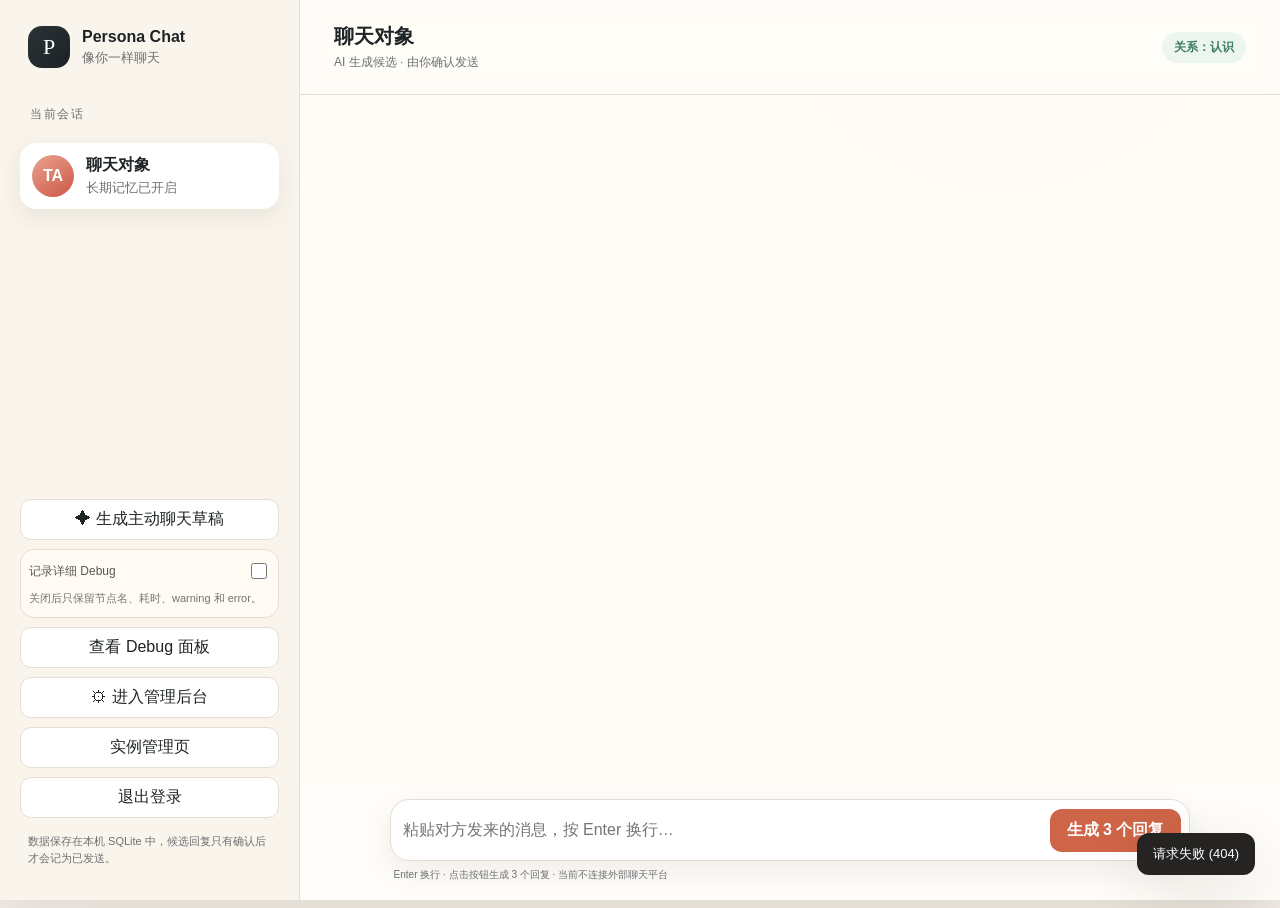
==== commit 1dbf551a: "1.2.0 加入了多用户登录" ====
--- a/static/index.html
+++ b/static/index.html
@@ -22,6 +22,8 @@
         </div>
         <a class="ghost full center" href="/debug">查看 Debug 面板</a>
         <a class="ghost full center" href="/admin">⚙ 进入管理后台</a>
+        <a class="ghost full center" href="/gateway/admin">实例管理页</a>
+        <button class="ghost full" id="logoutButton" type="button">退出登录</button>
         <p class="privacy-note">数据保存在本机 SQLite 中，候选回复只有确认后才会记为已发送。</p>
       </div>
     </aside>
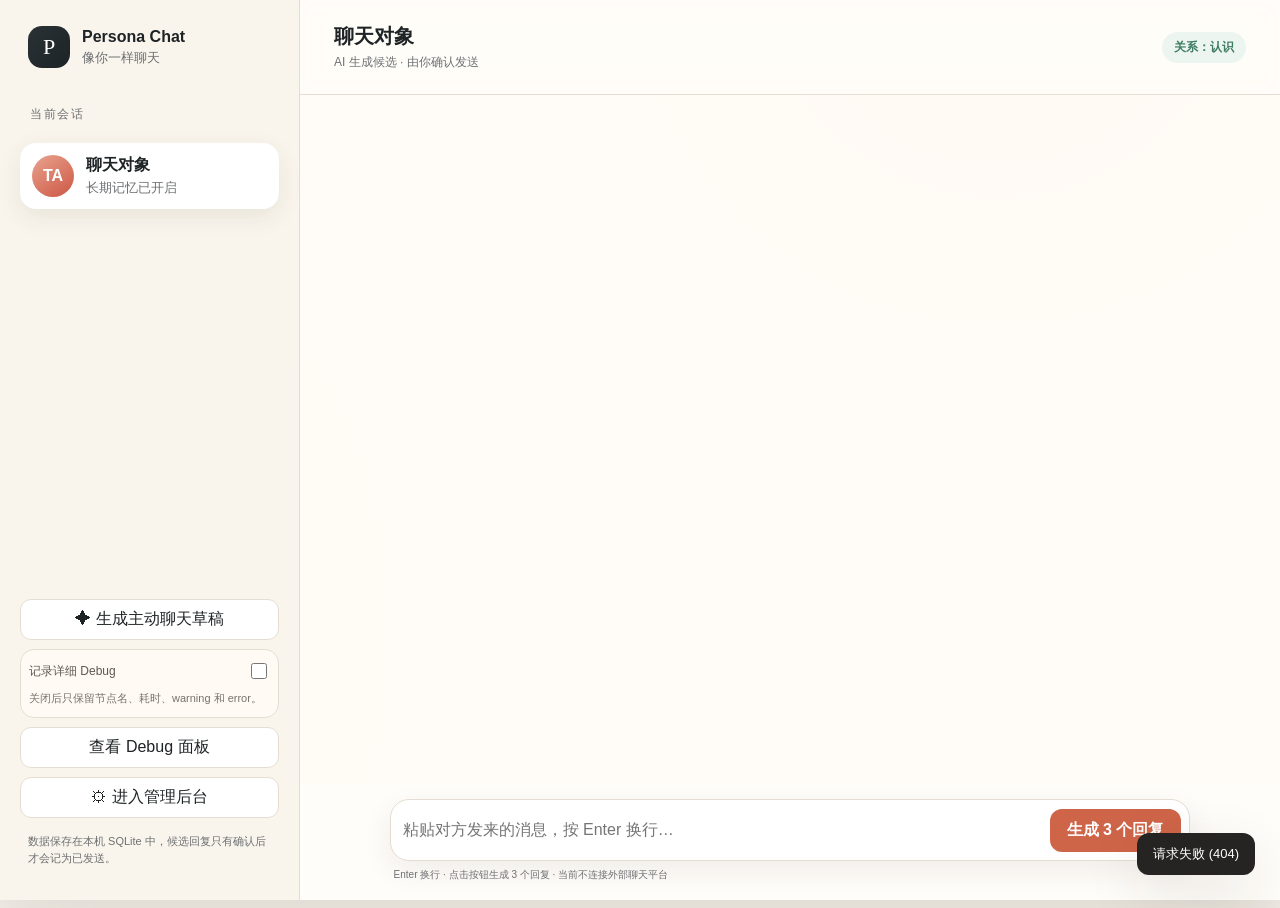
==== commit f1ee1bc7: "0.0.1 去掉了多用户" ====
--- a/static/index.html
+++ b/static/index.html
@@ -5,7 +5,7 @@
   <meta name="viewport" content="width=device-width,initial-scale=1">
   <title>Persona Chat</title>
   <link rel="stylesheet" href="/static/styles.css?v=20260813a">
-  <script defer src="/static/index.js?v=20260813b"></script>
+  <script defer src="/static/index.js?v=20260816a"></script>
 </head>
 <body class="chat-page">
   <div class="app-shell">
@@ -22,8 +22,6 @@
         </div>
         <a class="ghost full center" href="/debug">查看 Debug 面板</a>
         <a class="ghost full center" href="/admin">⚙ 进入管理后台</a>
-        <a class="ghost full center" href="/gateway/admin">实例管理页</a>
-        <button class="ghost full" id="logoutButton" type="button">退出登录</button>
         <p class="privacy-note">数据保存在本机 SQLite 中，候选回复只有确认后才会记为已发送。</p>
       </div>
     </aside>
--- a/static/styles.css
+++ b/static/styles.css
@@ -369,6 +369,13 @@
   line-height: 1.45;
 }
 
+.candidate-instruction {
+  margin: -4px 0 0;
+  color: #746b62;
+  font-size: 12px;
+  line-height: 1.5;
+}
+
 .candidate-card textarea {
   min-height: 76px;
   padding: 2px 0;
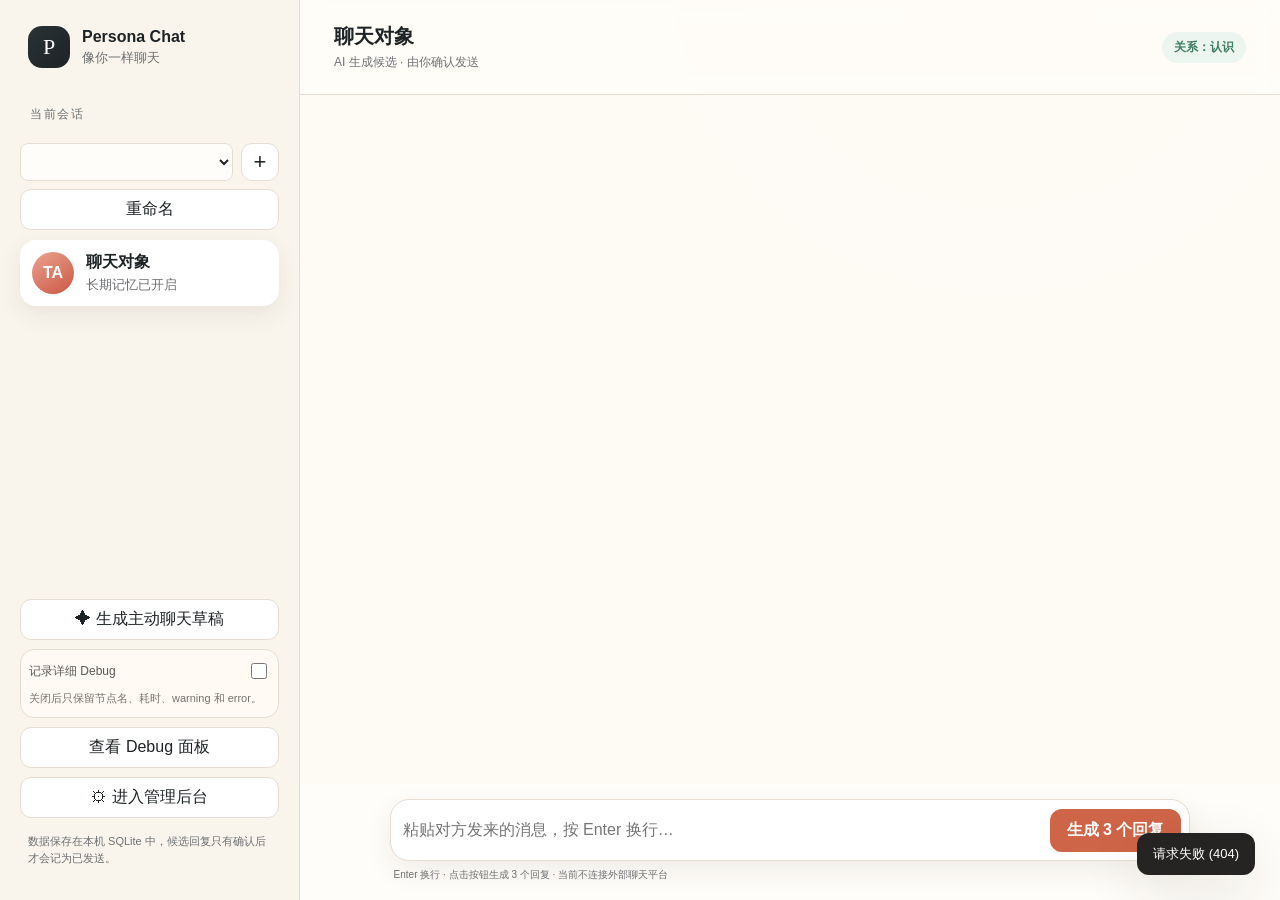
==== commit c5754963: "1.0.0 更新成了多联系人模式" ====
--- a/static/index.html
+++ b/static/index.html
@@ -4,15 +4,20 @@
   <meta charset="utf-8">
   <meta name="viewport" content="width=device-width,initial-scale=1">
   <title>Persona Chat</title>
-  <link rel="stylesheet" href="/static/styles.css?v=20260813a">
-  <script defer src="/static/index.js?v=20260816a"></script>
+  <link rel="stylesheet" href="/static/styles.css?v=20261029-contacts">
+  <script defer src="/static/index.js?v=20261029-contacts"></script>
 </head>
 <body class="chat-page">
   <div class="app-shell">
     <aside class="sidebar">
       <div class="brand"><span class="brand-mark">P</span><div><strong>Persona Chat</strong><small>像你一样聊天</small></div></div>
       <div class="section-label">当前会话</div>
-      <button class="contact active" id="contactButton"><span class="avatar">TA</span><span><b id="contactName">聊天对象</b><small>长期记忆已开启</small></span></button>
+      <div class="contact-controls">
+        <select id="contactSelect" aria-label="当前联系人" disabled></select>
+        <button class="secondary contact-add" id="addContactButton" title="新增联系人" aria-label="新增联系人" disabled>+</button>
+        <button class="secondary" id="renameContactButton" disabled>重命名</button>
+      </div>
+      <div class="contact active"><span class="avatar">TA</span><span><b id="contactName">聊天对象</b><small>长期记忆已开启</small></span></div>
       <div class="sidebar-bottom">
         <button class="ghost full" id="proactiveButton">✦ 生成主动聊天草稿</button>
         <div class="debug-tools">
@@ -21,7 +26,7 @@
           <p class="debug-note">关闭后只保留节点名、耗时、warning 和 error。</p>
         </div>
         <a class="ghost full center" href="/debug">查看 Debug 面板</a>
-        <a class="ghost full center" href="/admin">⚙ 进入管理后台</a>
+        <a class="ghost full center" id="adminLink" href="/admin">⚙ 进入管理后台</a>
         <p class="privacy-note">数据保存在本机 SQLite 中，候选回复只有确认后才会记为已发送。</p>
       </div>
     </aside>
@@ -54,6 +59,18 @@
       </section>
     </main>
   </div>
+  <dialog id="contactDialog" aria-labelledby="contactDialogTitle">
+    <form id="contactForm">
+      <h2 id="contactDialogTitle">新增联系人</h2>
+      <label for="contactNameInput">名称</label>
+      <input id="contactNameInput" required maxlength="80" autocomplete="off" autofocus>
+      <p id="contactError" role="status"></p>
+      <div class="form-actions">
+        <button class="secondary" id="cancelContactButton" type="button">取消</button>
+        <button class="primary" id="saveContactButton" type="submit">保存</button>
+      </div>
+    </form>
+  </dialog>
   <div class="toast" id="toast" role="status" aria-live="polite"></div>
 </body>
 </html>
--- a/static/styles.css
+++ b/static/styles.css
@@ -135,6 +135,93 @@
   letter-spacing: 0.13em;
 }
 
+#contactDialog {
+  width: min(420px, calc(100% - 32px));
+  padding: 24px;
+  border: 1px solid var(--line);
+  border-radius: 8px;
+  background: var(--panel);
+  color: var(--ink);
+}
+
+#contactDialog::backdrop {
+  background: rgba(30, 35, 37, 0.35);
+}
+
+#contactForm {
+  display: grid;
+  gap: 12px;
+}
+
+#contactForm h2 {
+  margin: 0;
+  font-size: 20px;
+}
+
+#contactNameInput {
+  min-width: 0;
+  width: 100%;
+  padding: 10px;
+  border: 1px solid var(--line);
+  border-radius: 8px;
+}
+
+#contactError {
+  margin: 0;
+  color: var(--danger);
+  overflow-wrap: anywhere;
+}
+
+.topbar > div {
+  min-width: 0;
+  overflow-wrap: anywhere;
+}
+
+.contact-controls {
+  display: grid;
+  grid-template-columns: minmax(0, 1fr) 38px;
+  gap: 8px;
+}
+
+.contact-controls select,
+.admin-contact select {
+  width: 100%;
+  min-width: 0;
+  padding: 8px;
+  border: 1px solid var(--line);
+  border-radius: 8px;
+  background: var(--panel);
+  color: var(--ink);
+}
+
+.contact-controls .contact-add {
+  width: 38px;
+  height: 38px;
+  padding: 0;
+  font-size: 22px;
+}
+
+#renameContactButton {
+  grid-column: 1 / -1;
+}
+
+.contact-controls button:disabled,
+.contact-controls select:disabled {
+  opacity: 0.55;
+  cursor: wait;
+}
+
+.admin-contact {
+  display: flex;
+  align-items: center;
+  gap: 10px;
+  margin-bottom: 16px;
+}
+
+.admin-contact select {
+  max-width: 320px;
+}
+
 .contact {
   display: flex;
   width: 100%;
@@ -156,6 +243,8 @@
 .contact > span:last-child {
   display: flex;
   flex-direction: column;
+  min-width: 0;
+  overflow-wrap: anywhere;
 }
 
 .avatar {
@@ -367,13 +456,6 @@
   background: #fff0db;
   font-size: 11px;
   line-height: 1.45;
-}
-
-.candidate-instruction {
-  margin: -4px 0 0;
-  color: #746b62;
-  font-size: 12px;
-  line-height: 1.5;
 }
 
 .candidate-card textarea {
